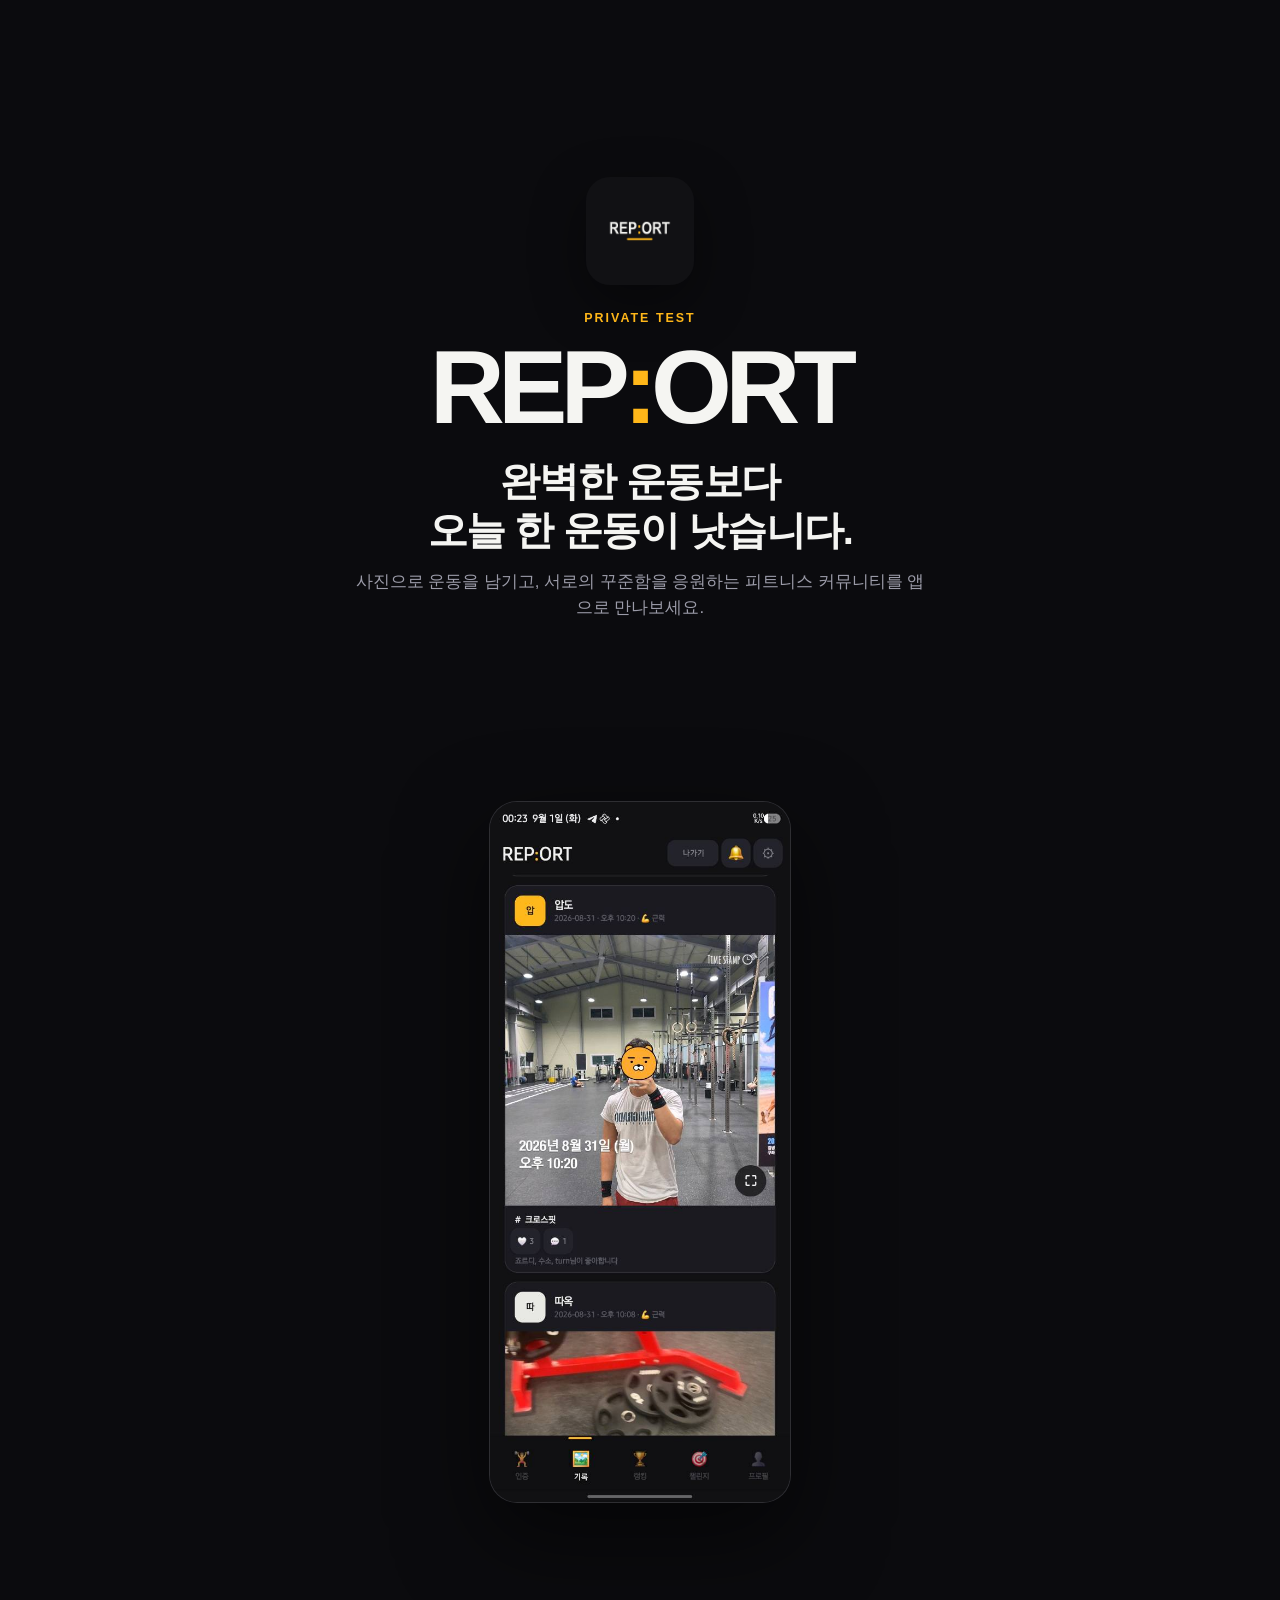
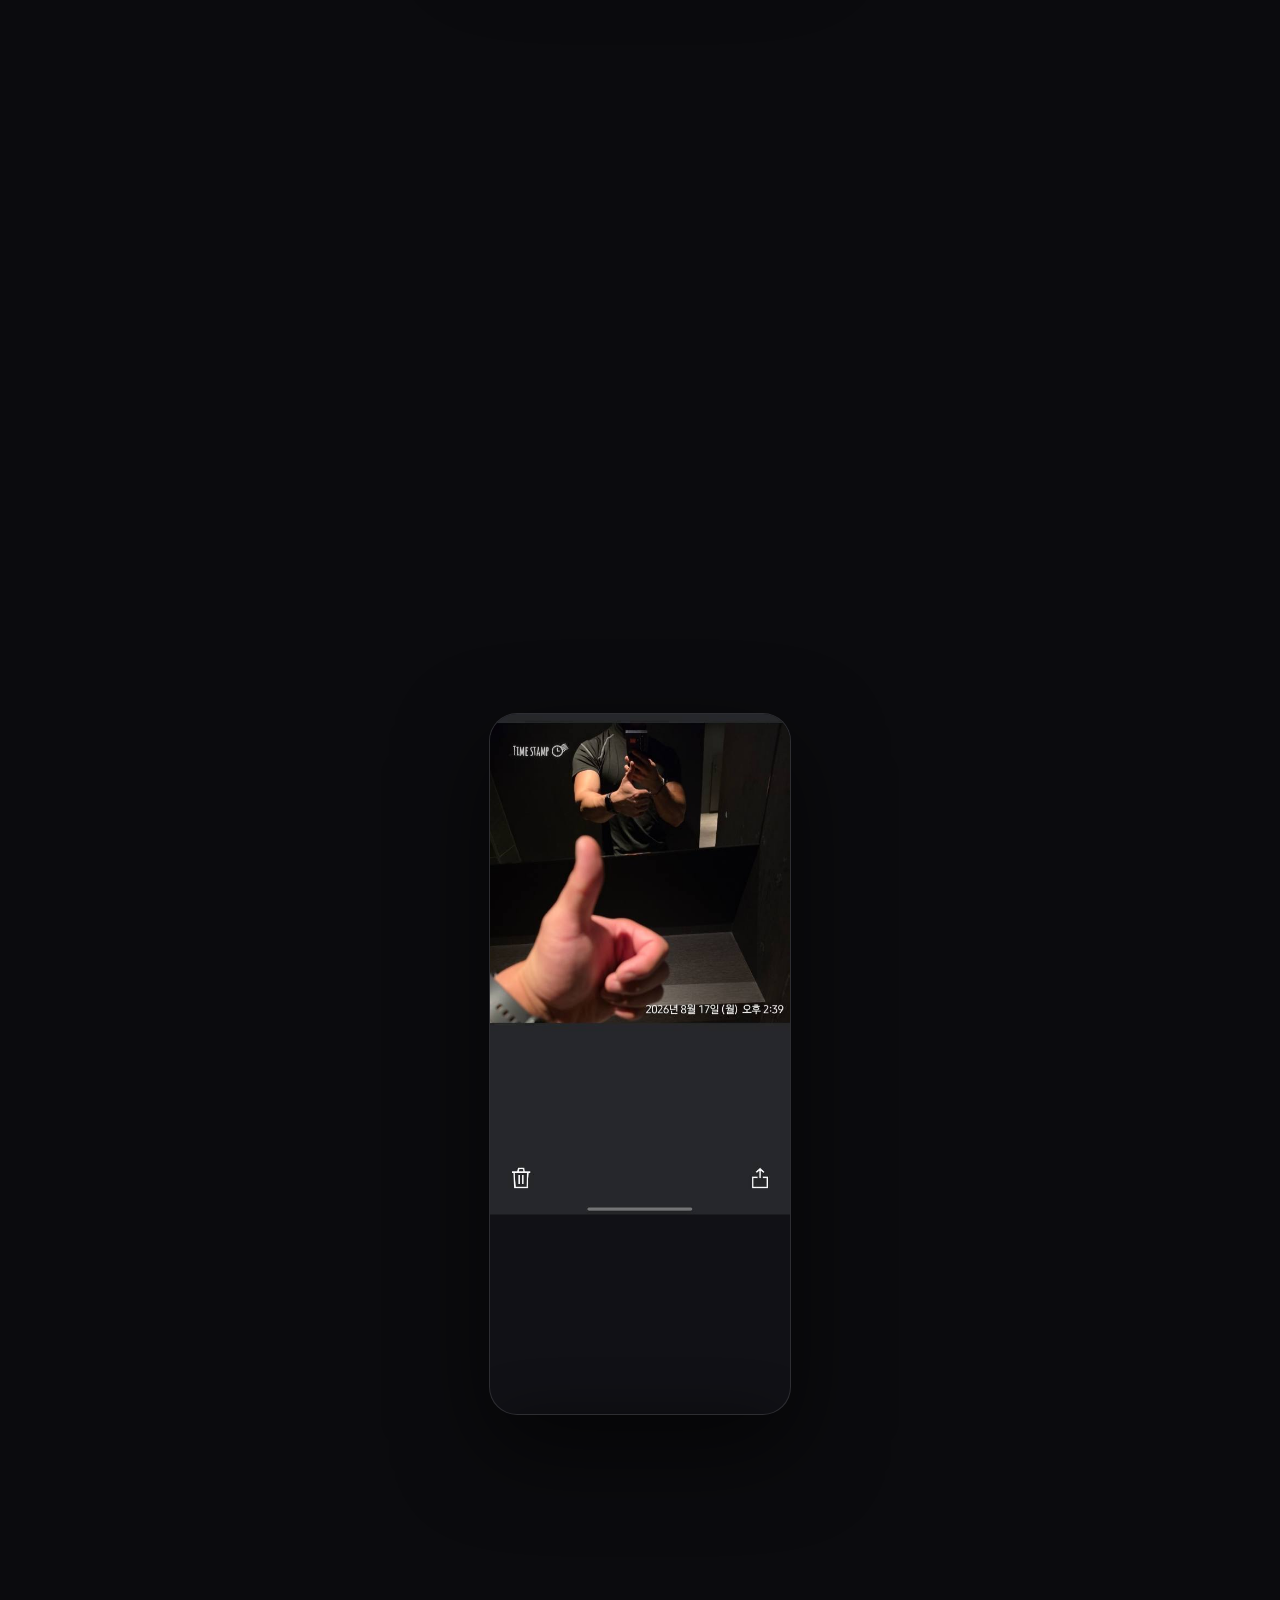
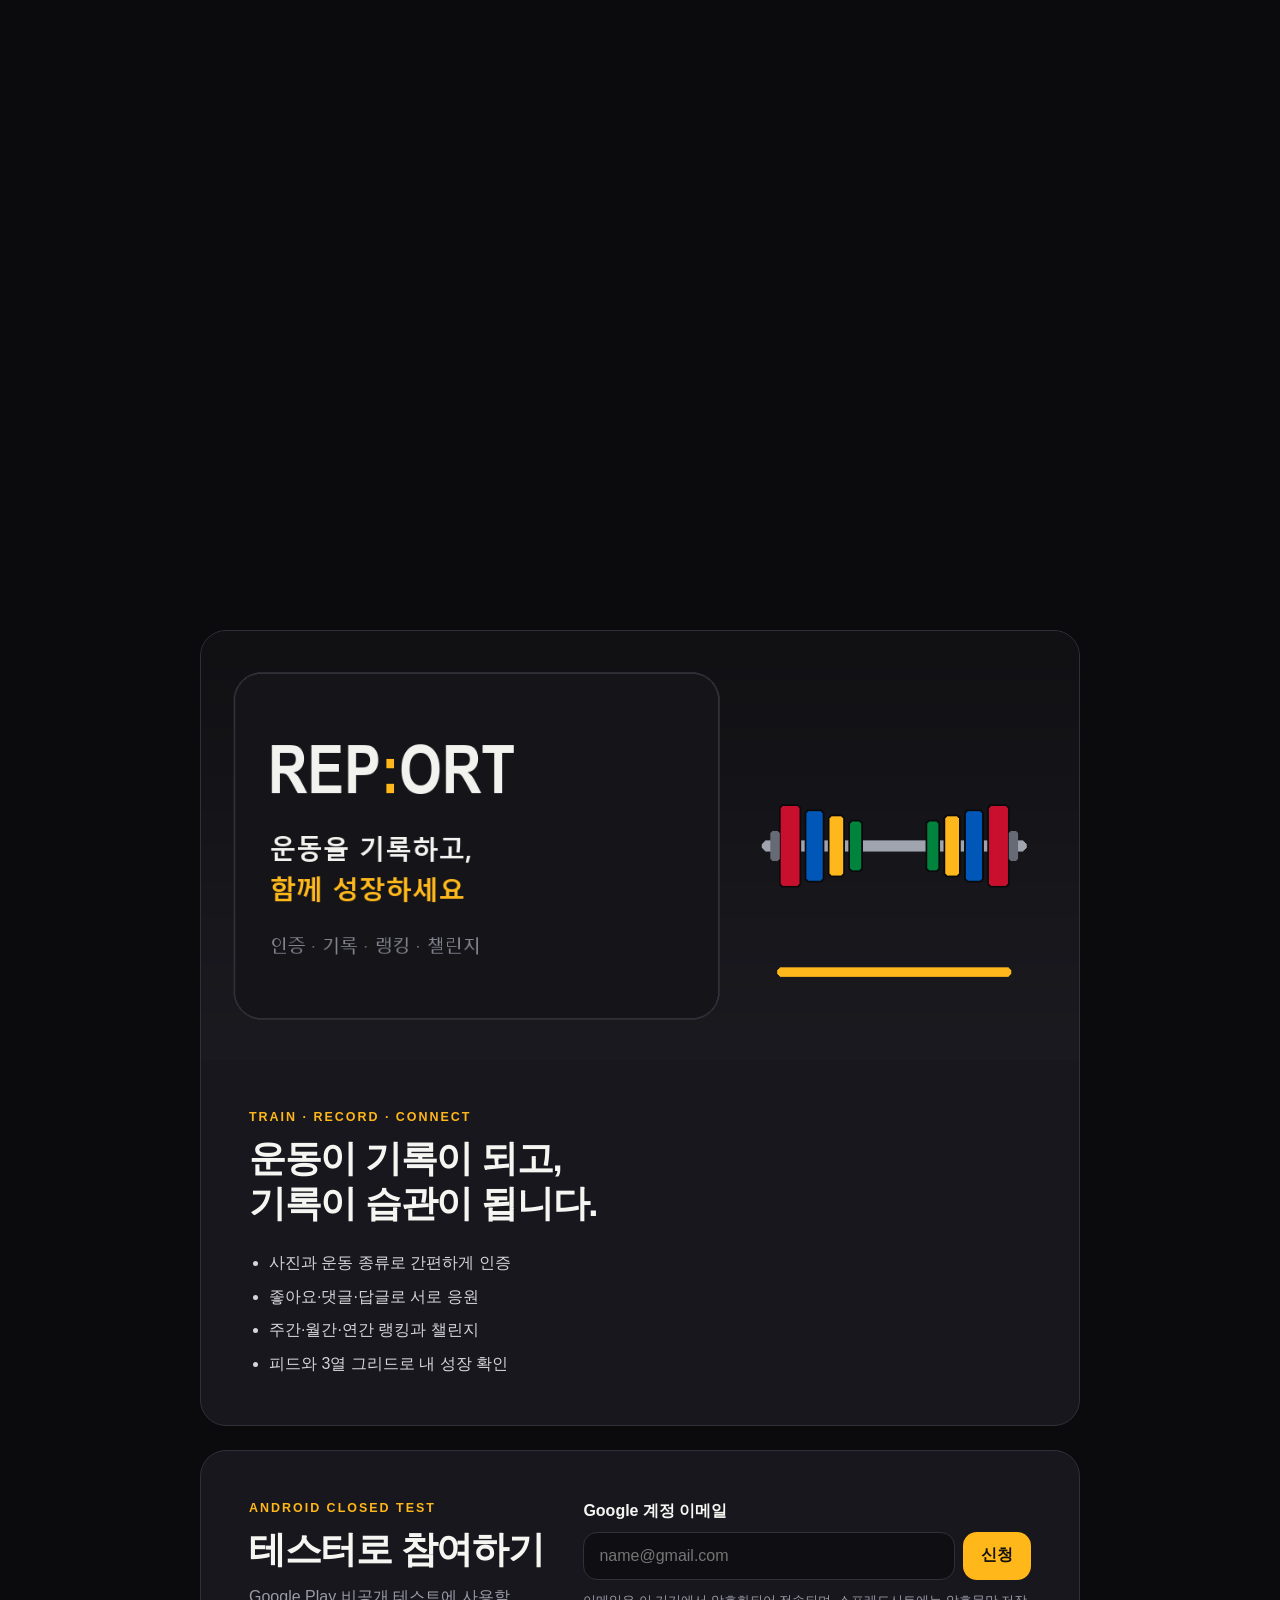
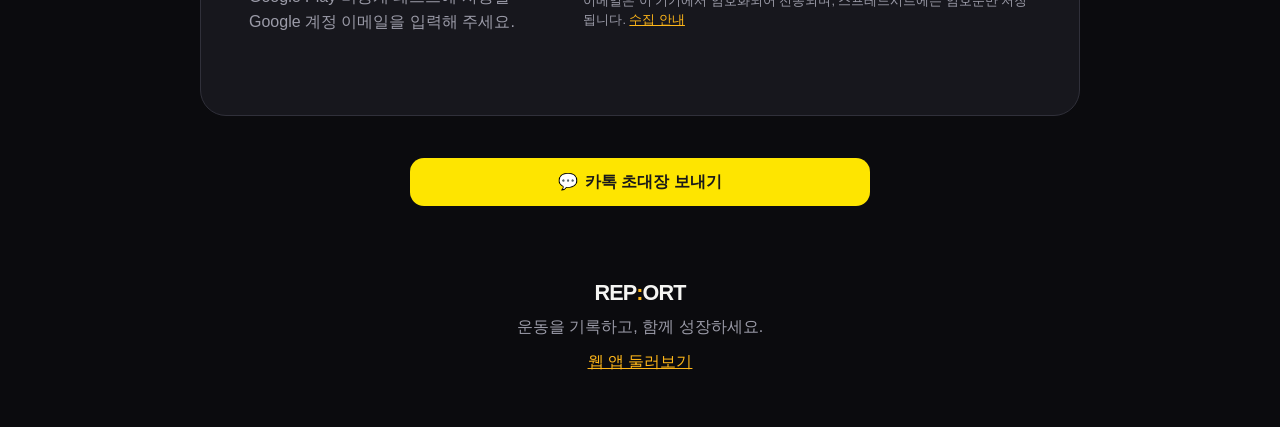
==== docs/record/index.html @ 78f4f80c "Add record deep-link web fallback" ====
<!doctype html>
<html lang="ko">
<head>
  <meta charset="utf-8">
  <meta name="viewport" content="width=device-width, initial-scale=1, viewport-fit=cover">
  <meta name="theme-color" content="#0b0b0e">
  <meta name="robots" content="noindex">
  <title>REP:ORT 기록 열기</title>
  <link rel="icon" href="../assets/app-icon.png">
  <style>
    :root { color-scheme: dark; }
    * { box-sizing: border-box; }
    body {
      min-height: 100svh;
      margin: 0;
      display: grid;
      place-items: center;
      padding: 28px;
      background: #0b0b0e;
      color: #f5f5f2;
      font-family: Pretendard, -apple-system, BlinkMacSystemFont, "Segoe UI", sans-serif;
      text-align: center;
    }
    main { display: grid; justify-items: center; }
    img { width: 82px; height: 82px; border-radius: 22px; box-shadow: 0 18px 46px rgba(0,0,0,.45); }
    h1 { margin: 18px 0 7px; font-size: 1.55rem; letter-spacing: -.04em; }
    h1 span { color: #ffb719; }
    p { margin: 0; color: #9b9ba8; }
    i {
      width: 96px;
      height: 4px;
      margin-top: 24px;
      overflow: hidden;
      border-radius: 999px;
      background: #24242b;
    }
    i::after {
      content: "";
      display: block;
      width: 42%;
      height: 100%;
      border-radius: inherit;
      background: #ffb719;
      animation: loading 820ms ease-in-out infinite alternate;
    }
    @keyframes loading { to { transform: translateX(138%); } }
  </style>
</head>
<body>
  <main>
    <img src="../assets/app-icon.png" alt="">
    <h1>REP<span>:</span>ORT</h1>
    <p>앱 설치 여부를 확인하고 있어요.</p>
    <i aria-hidden="true"></i>
  </main>
  <script>
    (() => {
      const params = new URLSearchParams(location.search);
      const postId = params.get("post");
      const fallback = new URL("../", location.href);
      fallback.searchParams.set("mode", /^\d+$/.test(postId || "") ? "record" : "invite");
      if (/^\d+$/.test(postId || "")) {
        fallback.searchParams.set("post", postId);
        fallback.searchParams.set("fallback", "1");
      }

      if (!/^\d+$/.test(postId || "")) {
        location.replace(fallback.href);
        return;
      }

      let leftPage = false;
      const markLeft = () => {
        if (document.visibilityState === "hidden") leftPage = true;
      };
      document.addEventListener("visibilitychange", markLeft);
      window.addEventListener("pagehide", () => { leftPage = true; }, { once: true });

      const encodedFallback = encodeURIComponent(fallback.href);
      const intentUrl = `intent://record?post=${encodeURIComponent(postId)}#Intent;scheme=report;package=com.js.reportfitness;S.browser_fallback_url=${encodedFallback};end`;
      const deepLink = `report://record?post=${encodeURIComponent(postId)}`;
      location.href = /Android/i.test(navigator.userAgent) ? intentUrl : deepLink;

      window.setTimeout(() => {
        if (!leftPage && document.visibilityState === "visible") location.replace(fallback.href);
      }, 1300);
    })();
  </script>
</body>
</html>
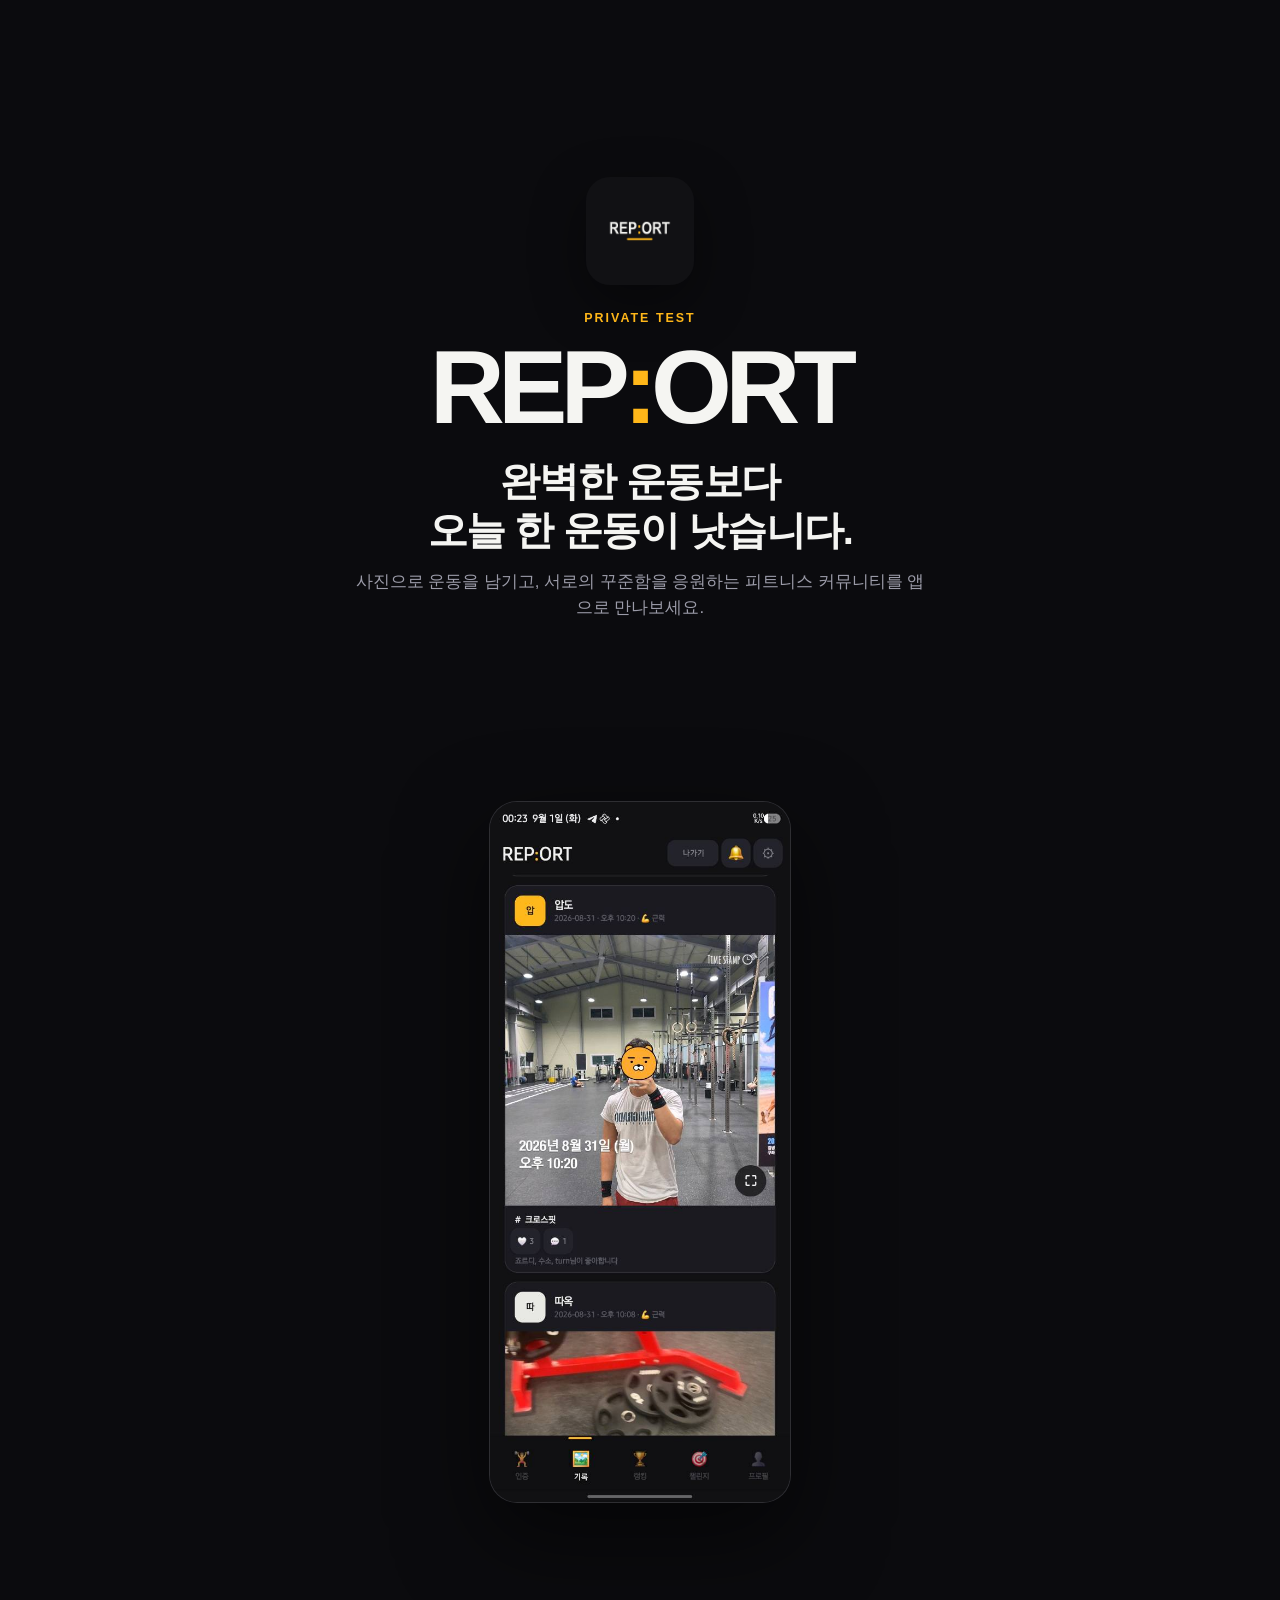
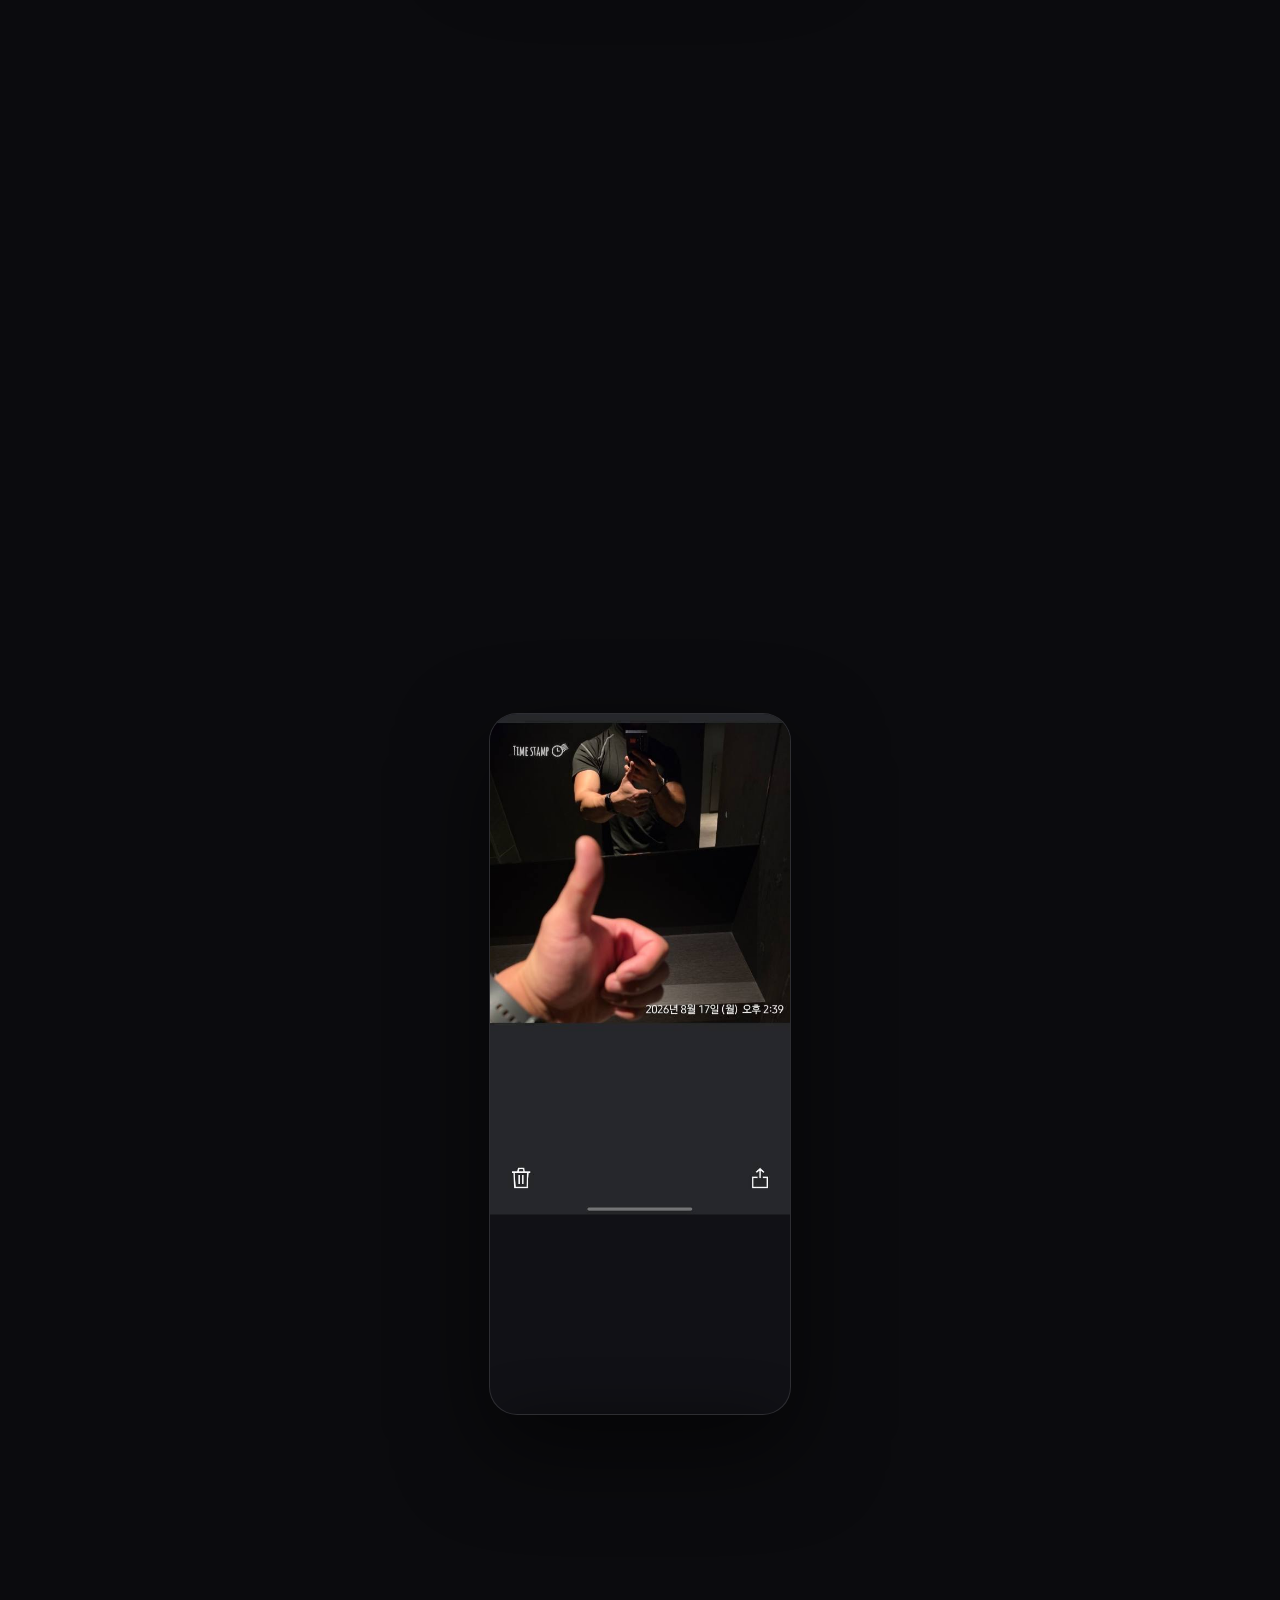
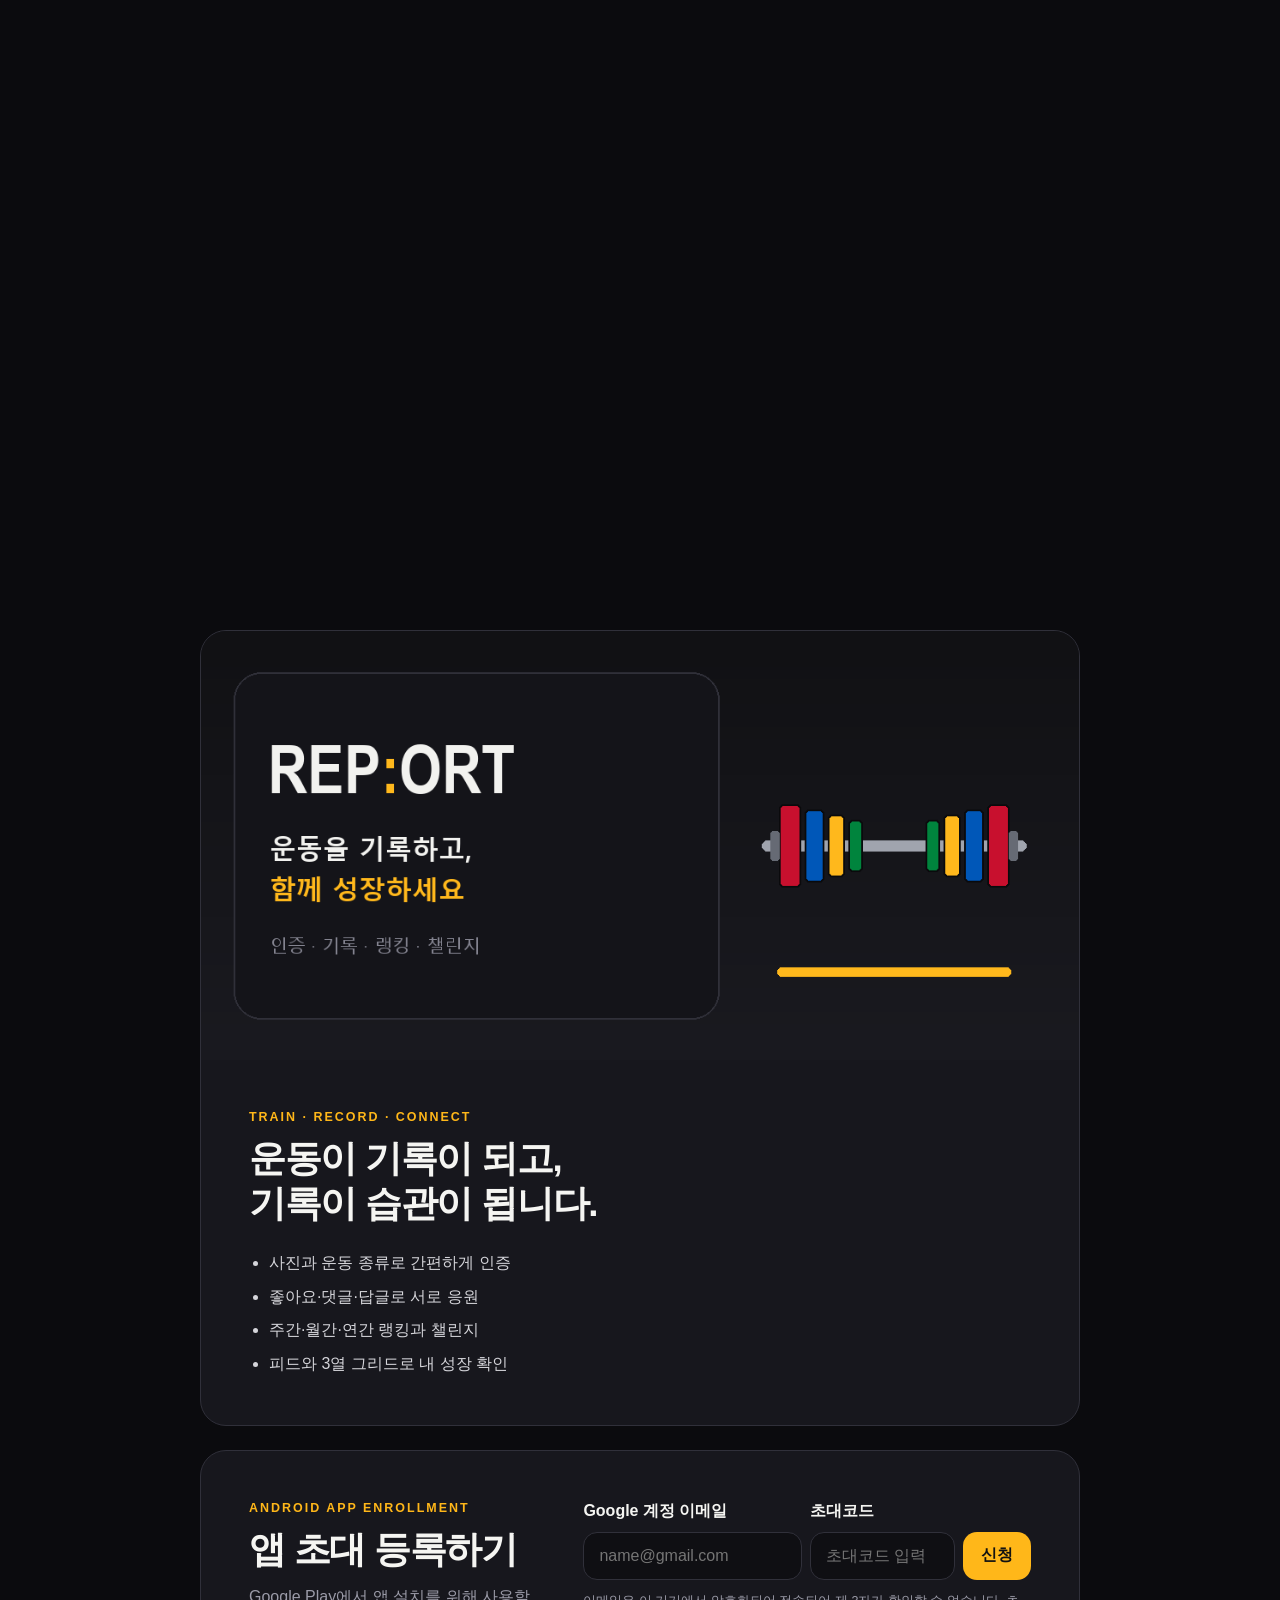
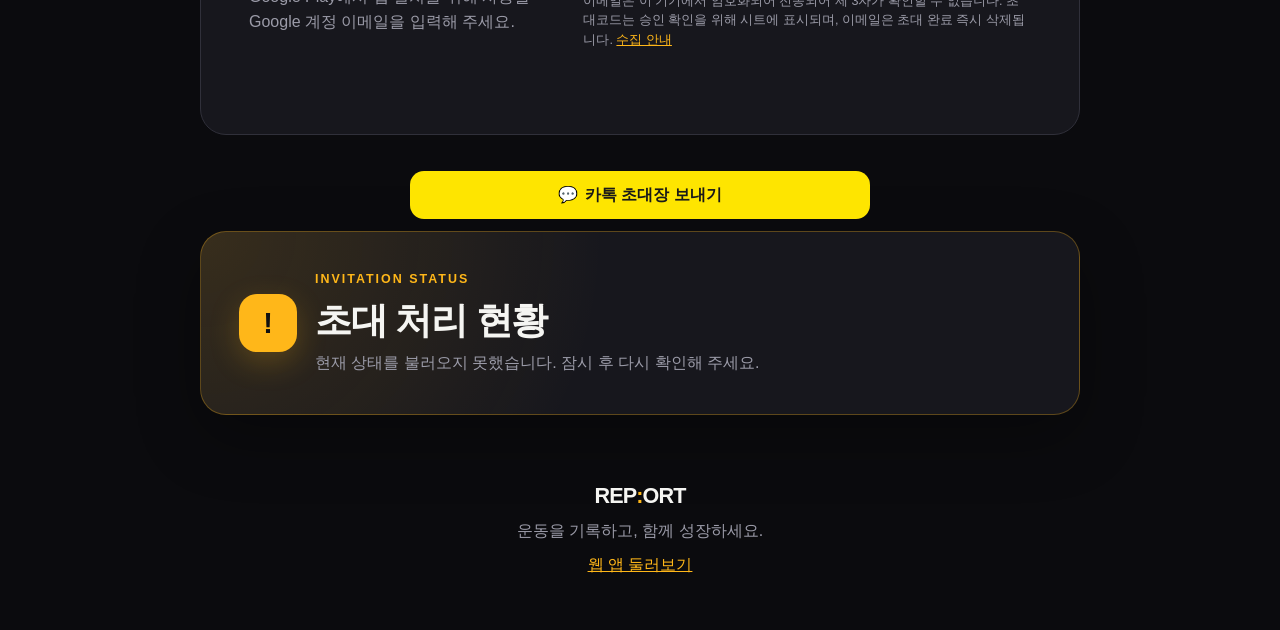
==== commit 863c443f: "Improve shared records and invite status" ====
--- a/docs/record/index.html
+++ b/docs/record/index.html
@@ -60,11 +60,24 @@
       const fallback = new URL("../", location.href);
       fallback.searchParams.set("mode", /^\d+$/.test(postId || "") ? "record" : "invite");
       if (/^\d+$/.test(postId || "")) {
+        params.forEach((value, key) => {
+          if (key !== "mode" && key !== "fallback") fallback.searchParams.set(key, value);
+        });
         fallback.searchParams.set("post", postId);
         fallback.searchParams.set("fallback", "1");
       }
 
       if (!/^\d+$/.test(postId || "")) {
+        location.replace(fallback.href);
+        return;
+      }
+
+      const userAgent = navigator.userAgent || "";
+      const isiOS = /iPad|iPhone|iPod/i.test(userAgent)
+        || (navigator.platform === "MacIntel" && navigator.maxTouchPoints > 1);
+      const isSafari = /Safari/i.test(userAgent)
+        && !/(Chrome|Chromium|CriOS|FxiOS|EdgiOS|OPR|Android)/i.test(userAgent);
+      if (isiOS || isSafari) {
         location.replace(fallback.href);
         return;
       }
